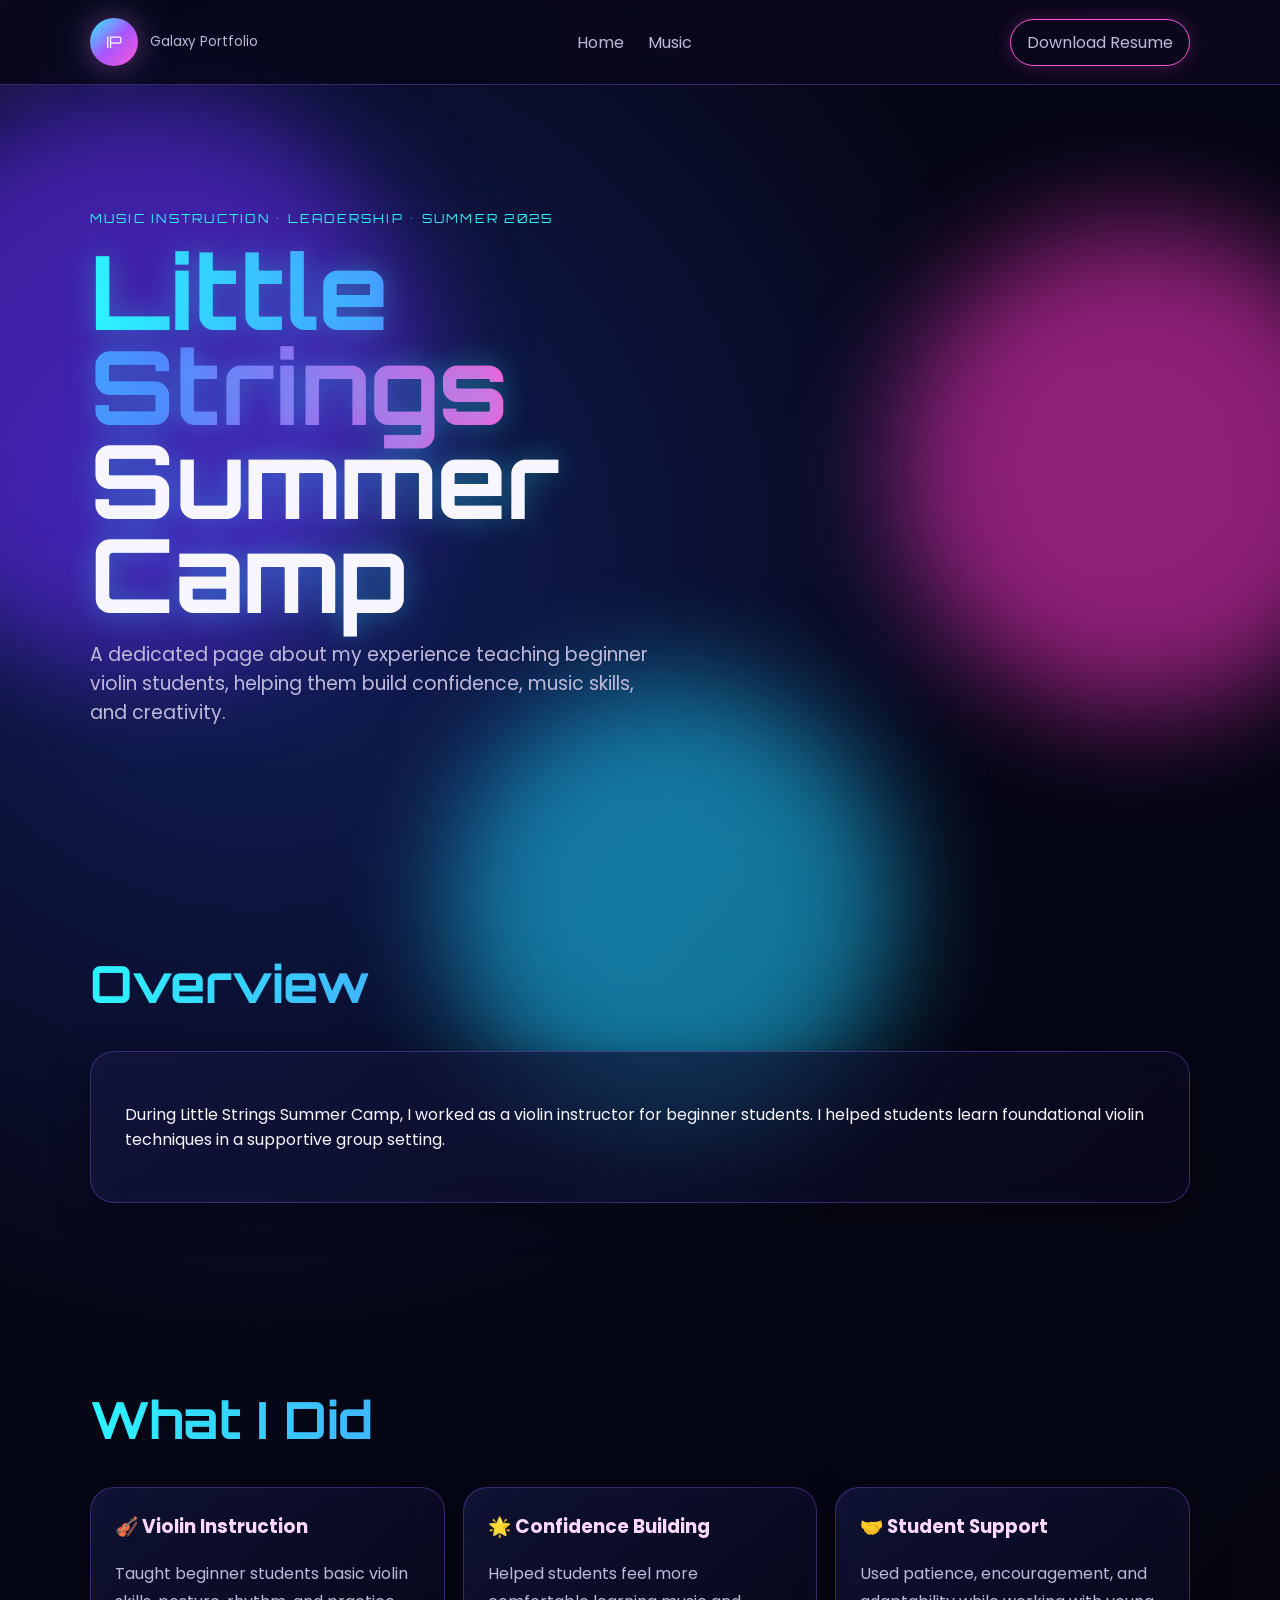
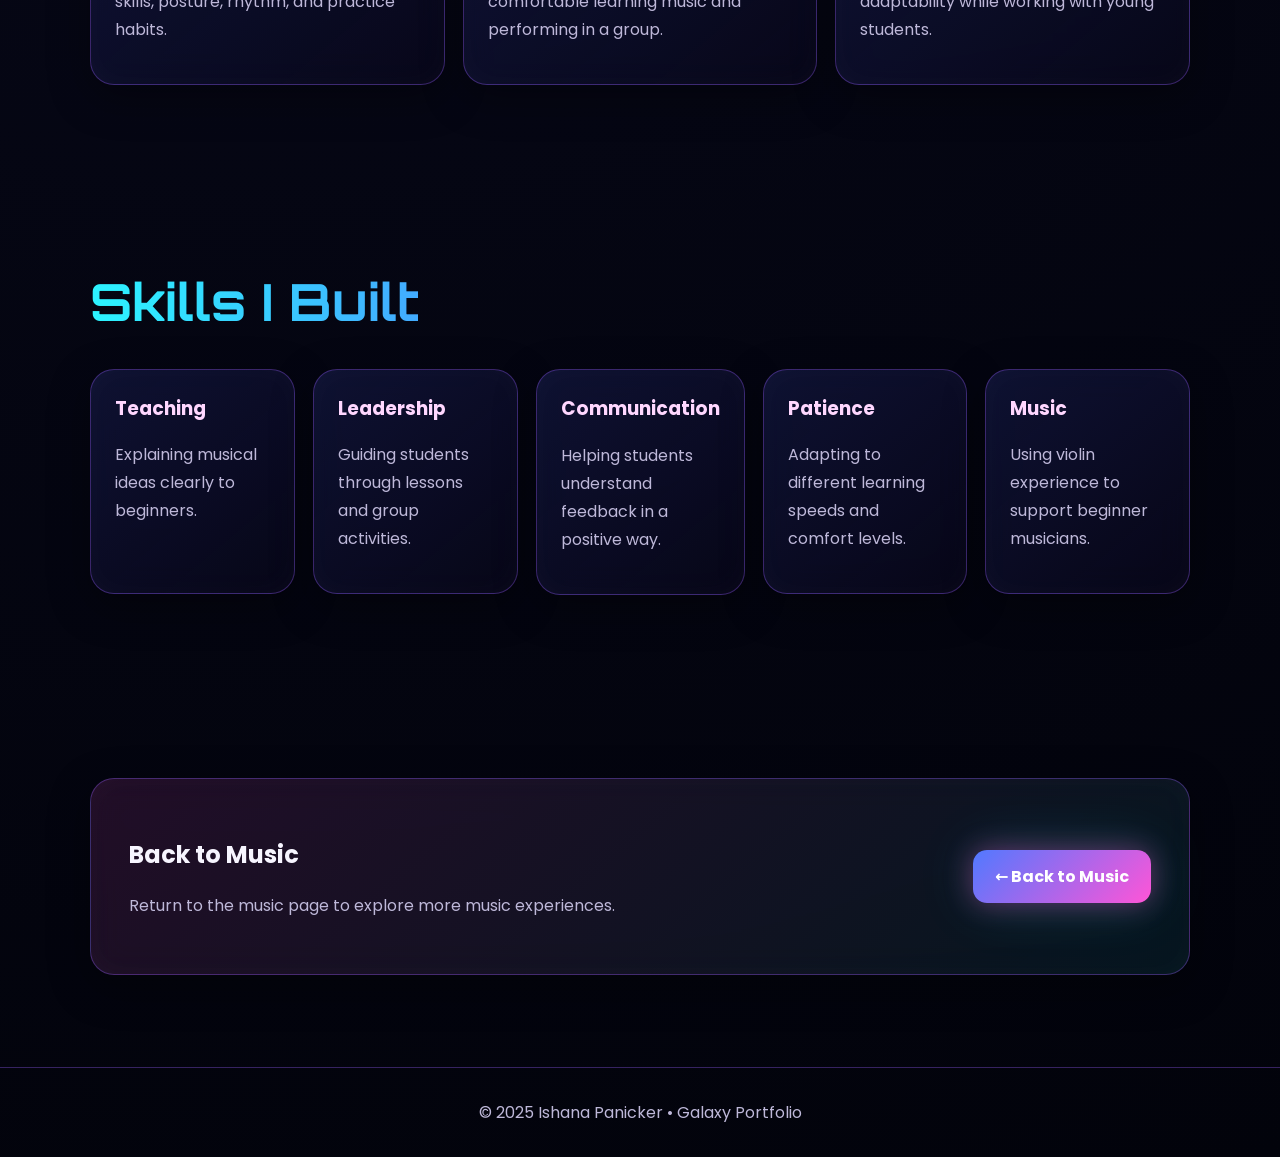
==== little-strings.html @ bb2bad3a "Add Little Strings Summer Camp HTML structure This file contains the HTML structure for the Little S" ====
<!doctype html>
<html lang="en">
<head>
  <meta charset="utf-8" />
  <meta name="viewport" content="width=device-width, initial-scale=1" />
  <title>Little Strings Summer Camp | Ishana Panicker</title>

  <link rel="preconnect" href="https://fonts.googleapis.com">
  <link rel="preconnect" href="https://fonts.gstatic.com" crossorigin>
  <link href="https://fonts.googleapis.com/css2?family=Orbitron:wght@500;700;900&family=Poppins:wght@300;400;600;700&display=swap" rel="stylesheet">

  <link rel="stylesheet" href="assets/css/galaxy.css" />
  <link rel="stylesheet" href="assets/css/animations.css" />
</head>

<body>
  <canvas id="starfield" aria-hidden="true"></canvas>
  <div class="nebula nebula-one"></div>
  <div class="nebula nebula-two"></div>
  <div class="nebula nebula-three"></div>
  <div class="cursor-glow" id="cursorGlow"></div>

  <header class="topbar">
    <a class="logo" href="index.html"><span>IP</span><small>Galaxy Portfolio</small></a>
    <nav>
      <a href="index.html">Home</a>
      <a href="music.html">Music</a>
    </nav>
    <a class="resume-link" href="documents/resume.pdf" download>Download Resume</a>
  </header>

  <main>
    <section class="hero section">
      <div class="hero-copy reveal">
        <p class="eyebrow">Music Instruction • Leadership • Summer 2025</p>
        <h1><span>Little Strings</span><br>Summer Camp</h1>
        <p class="subtitle">
          A dedicated page about my experience teaching beginner violin students,
          helping them build confidence, music skills, and creativity.
        </p>
      </div>
    </section>

    <section class="section">
      <h2 class="section-title reveal">Overview</h2>
      <div class="glass-card reveal">
        <p>
          During Little Strings Summer Camp, I worked as a violin instructor for beginner students.
          I helped students learn foundational violin techniques in a supportive group setting.
        </p>
      </div>
    </section>

    <section class="section">
      <h2 class="section-title reveal">What I Did</h2>
      <div class="project-grid">
        <div class="project-card reveal">
          <h3>🎻 Violin Instruction</h3>
          <p>Taught beginner students basic violin skills, posture, rhythm, and practice habits.</p>
        </div>

        <div class="project-card reveal">
          <h3>🌟 Confidence Building</h3>
          <p>Helped students feel more comfortable learning music and performing in a group.</p>
        </div>

        <div class="project-card reveal">
          <h3>🤝 Student Support</h3>
          <p>Used patience, encouragement, and adaptability while working with young students.</p>
        </div>
      </div>
    </section>

    <section class="section">
      <h2 class="section-title reveal">Skills I Built</h2>
      <div class="skills-grid">
        <div class="skill-card reveal"><h3>Teaching</h3><p>Explaining musical ideas clearly to beginners.</p></div>
        <div class="skill-card reveal"><h3>Leadership</h3><p>Guiding students through lessons and group activities.</p></div>
        <div class="skill-card reveal"><h3>Communication</h3><p>Helping students understand feedback in a positive way.</p></div>
        <div class="skill-card reveal"><h3>Patience</h3><p>Adapting to different learning speeds and comfort levels.</p></div>
        <div class="skill-card reveal"><h3>Music</h3><p>Using violin experience to support beginner musicians.</p></div>
      </div>
    </section>

    <section class="section">
      <div class="contact-panel reveal">
        <div>
          <h2>Back to Music</h2>
          <p>Return to the music page to explore more music experiences.</p>
        </div>
        <a class="btn primary" href="music.html">← Back to Music</a>
      </div>
    </section>
  </main>

  <footer>© 2025 Ishana Panicker • Galaxy Portfolio</footer>

  <script src="assets/js/main.js"></script>
</body>
</html>
---- assets/css/galaxy.css ----
:root{--bg:#030411;--panel:rgba(12,13,42,.72);--line:rgba(151,95,255,.35);--cyan:#2cf4ff;--blue:#5179ff;--purple:#a657ff;--pink:#ff55d7;--text:#f7f5ff;--muted:#beb8d9;--shadow:0 0 28px rgba(255,85,215,.35),0 0 56px rgba(44,244,255,.18)}*{box-sizing:border-box}html{scroll-behavior:smooth}body{margin:0;background:radial-gradient(circle at 20% 20%,#12205e 0,#060716 32%,#02030b 100%);color:var(--text);font-family:Poppins,system-ui,sans-serif;overflow-x:hidden}#starfield{position:fixed;inset:0;z-index:-5}.nebula{position:fixed;border-radius:50%;filter:blur(55px);opacity:.55;z-index:-4;animation:float 14s ease-in-out infinite}.nebula-one{width:45vw;height:45vw;background:#6b2cff;left:-12vw;top:10vh}.nebula-two{width:38vw;height:38vw;background:#ff35c8;right:-8vw;top:25vh;animation-delay:3s}.nebula-three{width:35vw;height:35vw;background:#1ccfff;left:35vw;bottom:-18vw;animation-delay:6s}.cursor-glow{position:fixed;width:280px;height:280px;border-radius:50%;pointer-events:none;background:radial-gradient(circle,rgba(255,80,220,.16),transparent 65%);z-index:-2;transform:translate(-50%,-50%)}.topbar{position:sticky;top:0;z-index:10;display:flex;align-items:center;justify-content:space-between;padding:18px 7vw;background:linear-gradient(90deg,rgba(4,5,20,.82),rgba(15,8,35,.64));border-bottom:1px solid var(--line);backdrop-filter:blur(18px)}.logo{display:flex;gap:12px;align-items:center;text-decoration:none;color:var(--text)}.logo span{width:48px;height:48px;border-radius:50%;display:grid;place-items:center;background:linear-gradient(135deg,var(--cyan),var(--purple),var(--pink));font-family:Orbitron;box-shadow:var(--shadow)}.logo small{color:var(--muted)}nav{display:flex;gap:24px}nav a,.resume-link{color:var(--muted);text-decoration:none}.resume-link{border:1px solid var(--pink);padding:10px 16px;border-radius:999px;box-shadow:0 0 18px rgba(255,85,215,.22)}nav a:hover,.resume-link:hover{color:#fff;text-shadow:0 0 12px var(--pink)}.section{padding:92px 7vw}.hero{min-height:86vh;display:grid;grid-template-columns:1.1fr .9fr;align-items:center;gap:50px}.eyebrow{color:var(--cyan);letter-spacing:.18em;text-transform:uppercase;font-family:Orbitron;font-size:.78rem}h1{font-family:Orbitron;font-size:clamp(3rem,8vw,7.5rem);line-height:.92;margin:18px 0;text-shadow:0 0 28px rgba(44,244,255,.36)}h1 span,.section-title{background:linear-gradient(90deg,var(--cyan),var(--blue),var(--pink));-webkit-background-clip:text;color:transparent}.subtitle{font-size:1.18rem;color:var(--muted);max-width:680px}.actions{display:flex;gap:18px;margin-top:30px}.btn{display:inline-flex;align-items:center;justify-content:center;text-decoration:none;border-radius:14px;padding:14px 22px;font-weight:700}.primary{color:#fff;background:linear-gradient(135deg,var(--blue),var(--pink));box-shadow:var(--shadow)}.ghost{color:#fff;border:1px solid var(--pink);background:rgba(255,255,255,.03)}.hero-art{position:relative;display:grid;place-items:center}.hero-art img{width:min(78%,430px);animation:pulseGlow 5s ease-in-out infinite}.orbit-ring{position:absolute;width:74%;aspect-ratio:1;border:1px solid rgba(44,244,255,.45);border-radius:50%;animation:spin 18s linear infinite;box-shadow:0 0 35px rgba(44,244,255,.22)}.moon-dot{position:absolute;width:16px;height:16px;border-radius:50%;background:#ff55d7;box-shadow:0 0 22px #ff55d7;animation:orbit 9s linear infinite}.about-grid{display:grid;grid-template-columns:280px 1fr;gap:42px;align-items:center}.portrait{width:240px;height:240px;border-radius:50%;padding:4px;background:linear-gradient(135deg,var(--cyan),var(--pink));box-shadow:var(--shadow)}.portrait-inner{height:100%;border-radius:50%;display:grid;place-items:center;background:radial-gradient(circle,#242057,#050617);font-family:Orbitron;font-size:4rem;color:#fff}.glass-card,.timeline-card,.skill-card,.project-card,.contact-panel{border:1px solid var(--line);background:linear-gradient(140deg,rgba(18,22,62,.74),rgba(10,8,30,.55));box-shadow:0 12px 40px rgba(0,0,0,.35),inset 0 0 30px rgba(255,255,255,.025);backdrop-filter:blur(16px);border-radius:24px}.glass-card{padding:34px}.info-pills{display:flex;gap:14px;flex-wrap:wrap}.info-pills span{border:1px solid rgba(44,244,255,.22);border-radius:999px;padding:10px 14px;color:var(--muted)}.section-title{font-family:Orbitron;font-size:clamp(2rem,4vw,4rem);margin:0 0 36px}.timeline{position:relative;display:grid;gap:18px}.timeline:before{content:"";position:absolute;left:18px;top:0;bottom:0;width:2px;background:linear-gradient(var(--cyan),var(--pink))}.timeline-card{position:relative;margin-left:52px;padding:24px}.timeline-card:before{content:"";position:absolute;left:-42px;top:30px;width:16px;height:16px;border-radius:50%;background:var(--pink);box-shadow:0 0 24px var(--pink)}.date{float:right;color:#d9c5ff;background:rgba(118,63,255,.18);padding:7px 12px;border-radius:999px}.timeline-card h3,.skill-card h3,.project-card h3{margin-top:0;color:#ffd7ff}.timeline-card p,.skill-card p,.project-card p,.contact-panel p{color:var(--muted);line-height:1.75}.skills-grid,.project-grid{display:grid;grid-template-columns:repeat(5,1fr);gap:18px}.skill-card,.project-card{padding:24px;transition:.35s transform,.35s box-shadow}.skill-card:hover,.project-card:hover{transform:translateY(-10px);box-shadow:var(--shadow)}.skill-card img{width:72px}.project-grid{grid-template-columns:repeat(3,1fr)}.project-icon{font-size:3rem}.project-card span{color:var(--cyan);font-weight:700}.contact-panel{display:flex;align-items:center;justify-content:space-between;gap:24px;padding:38px;background-image:linear-gradient(140deg,rgba(255,85,215,.12),rgba(44,244,255,.08))}footer{text-align:center;color:var(--muted);padding:32px;border-top:1px solid var(--line)}@media(max-width:900px){.topbar{position:relative;display:grid;gap:14px}nav{flex-wrap:wrap}.hero,.about-grid{grid-template-columns:1fr}.skills-grid,.project-grid{grid-template-columns:1fr}.date{float:none;display:inline-block;margin-bottom:10px}.contact-panel{display:block}.section{padding:70px 24px}}
.card-link {
    text-decoration: none;
    color: inherit;
    display: block;
}
---- assets/css/animations.css ----
@keyframes float{0%,100%{transform:translate3d(0,0,0) scale(1)}50%{transform:translate3d(30px,-30px,0) scale(1.08)}}@keyframes spin{to{transform:rotate(360deg)}}@keyframes orbit{0%{transform:rotate(0deg) translateX(185px) rotate(0deg)}100%{transform:rotate(360deg) translateX(185px) rotate(-360deg)}}@keyframes pulseGlow{0%,100%{filter:drop-shadow(0 0 18px rgba(255,85,215,.5))}50%{filter:drop-shadow(0 0 55px rgba(44,244,255,.75))}}.reveal{opacity:0;transform:translateY(35px);transition:opacity .9s ease,transform .9s ease}.reveal.visible{opacity:1;transform:none}.delay-1{transition-delay:.15s}.shooting-star{position:fixed;width:140px;height:2px;background:linear-gradient(90deg,transparent,#fff,transparent);filter:drop-shadow(0 0 8px #fff);z-index:-1;animation:shoot 1.4s linear forwards}@keyframes shoot{from{transform:translate(0,0) rotate(-28deg);opacity:1}to{transform:translate(-440px,230px) rotate(-28deg);opacity:0}}
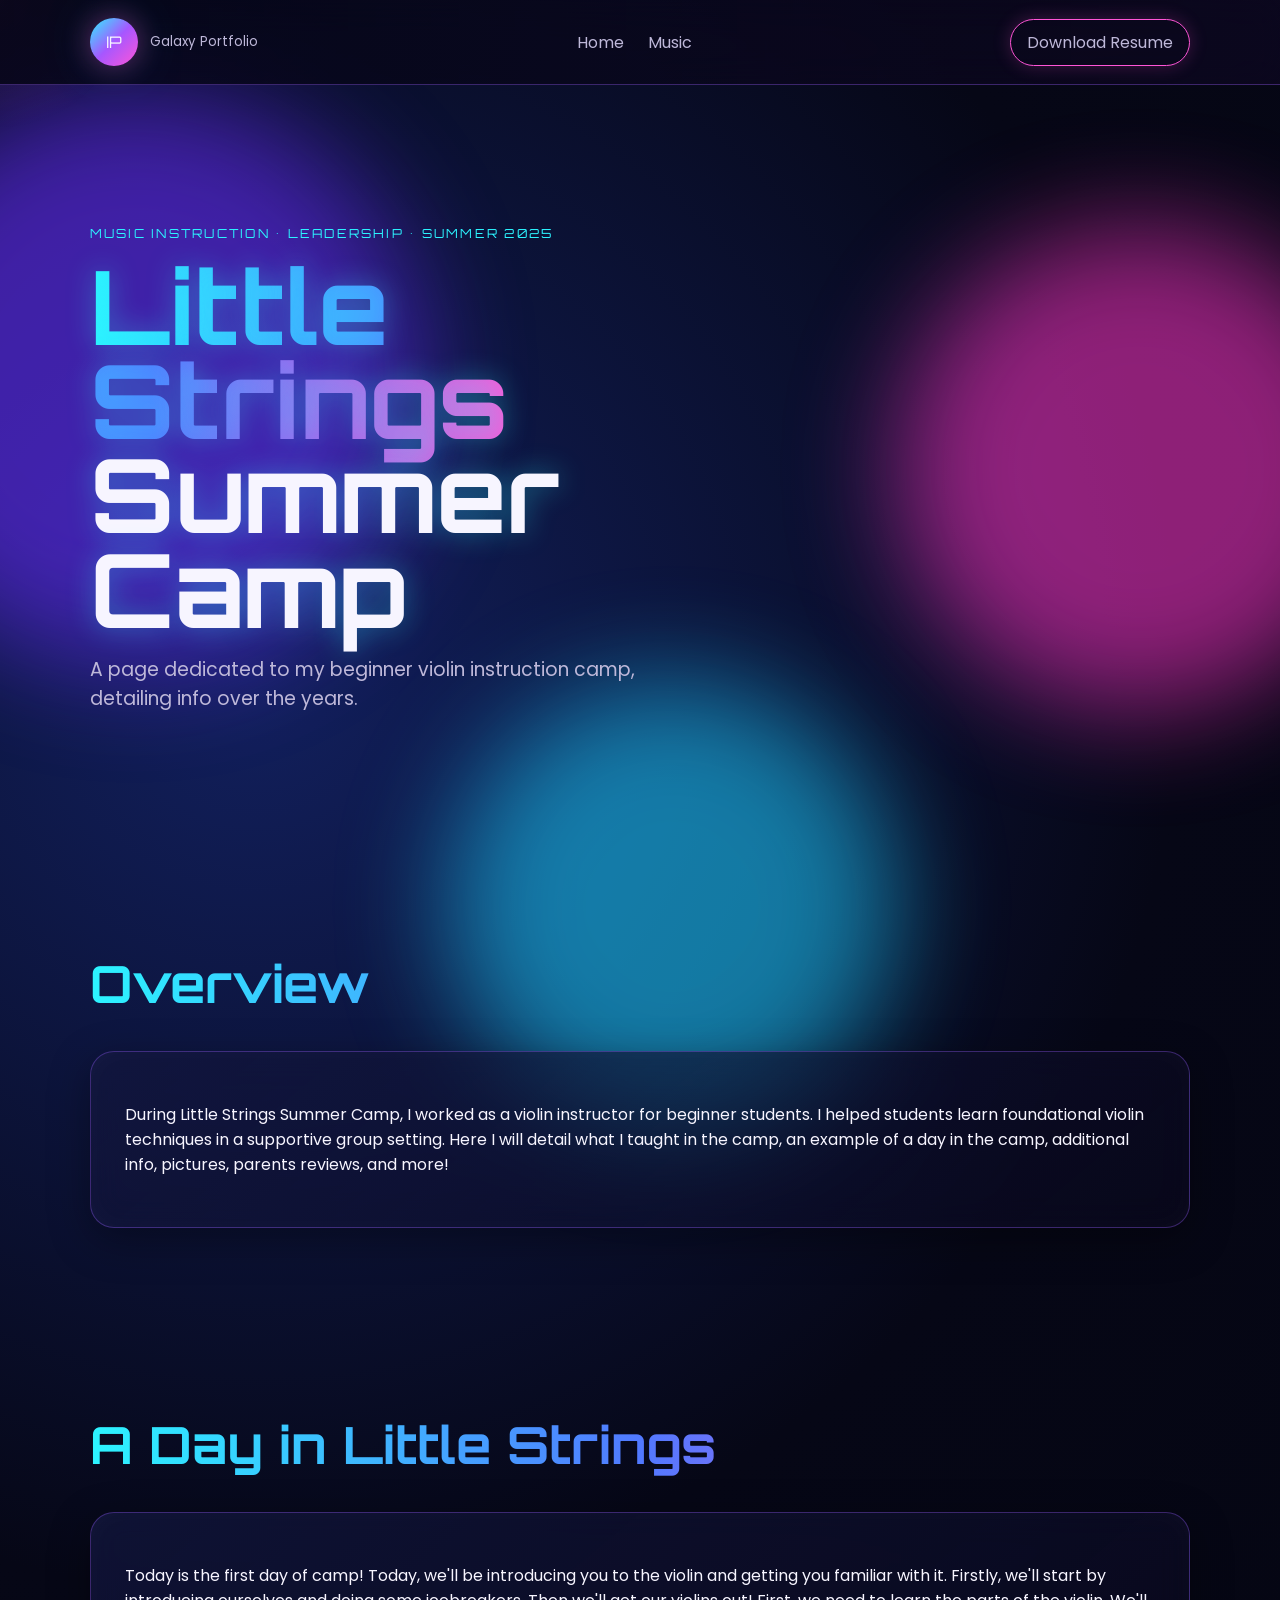
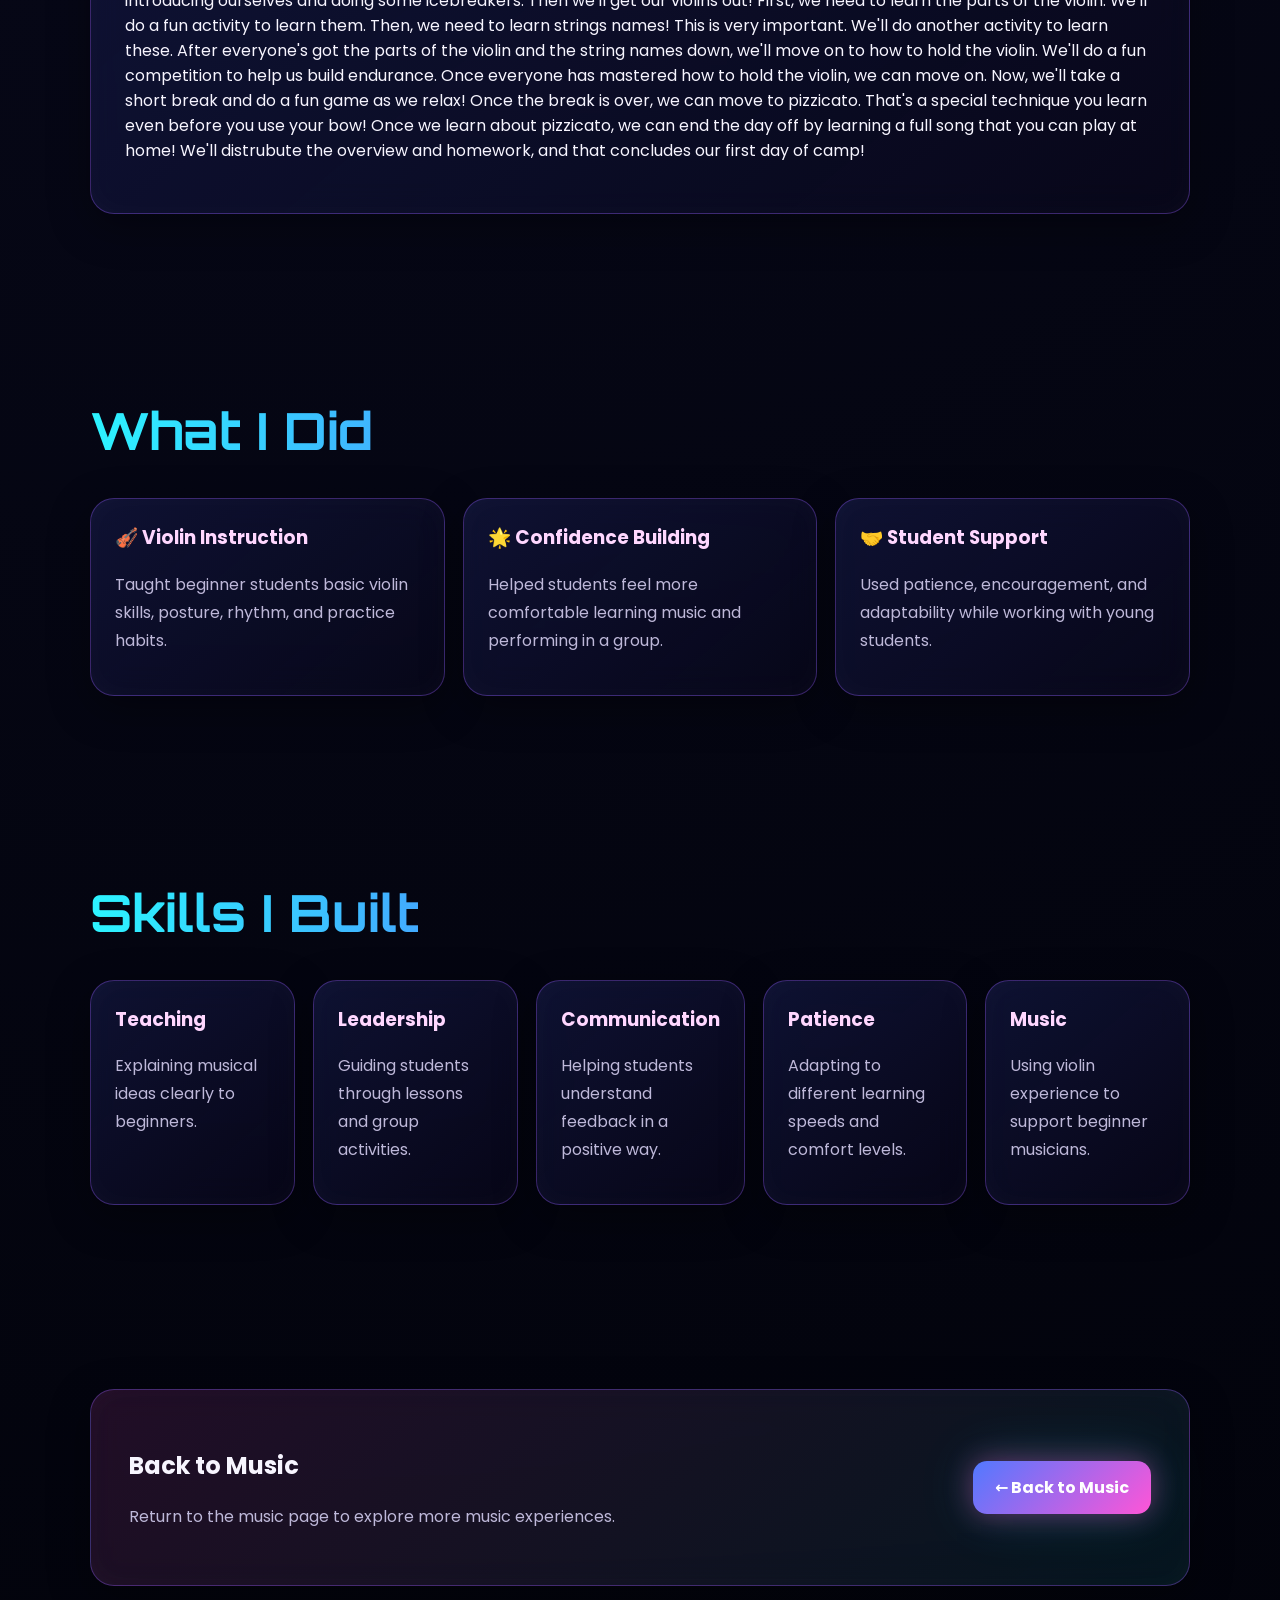
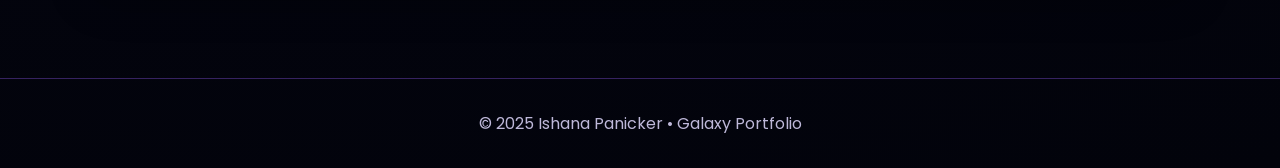
==== commit d5f8e0c5: "Revise title and content for Little Strings camp Updated the title and descriptions for clarity and " ====
--- a/little-strings.html
+++ b/little-strings.html
@@ -3,7 +3,7 @@
 <head>
   <meta charset="utf-8" />
   <meta name="viewport" content="width=device-width, initial-scale=1" />
-  <title>Little Strings Summer Camp | Ishana Panicker</title>
+  <title>Little Strings Violin Summer Camp | Ishana Panicker</title>
 
   <link rel="preconnect" href="https://fonts.googleapis.com">
   <link rel="preconnect" href="https://fonts.gstatic.com" crossorigin>
@@ -35,8 +35,7 @@
         <p class="eyebrow">Music Instruction • Leadership • Summer 2025</p>
         <h1><span>Little Strings</span><br>Summer Camp</h1>
         <p class="subtitle">
-          A dedicated page about my experience teaching beginner violin students,
-          helping them build confidence, music skills, and creativity.
+          A page dedicated to my beginner violin instruction camp, detailing info over the years.
         </p>
       </div>
     </section>
@@ -46,7 +45,30 @@
       <div class="glass-card reveal">
         <p>
           During Little Strings Summer Camp, I worked as a violin instructor for beginner students.
-          I helped students learn foundational violin techniques in a supportive group setting.
+          I helped students learn foundational violin techniques in a supportive group setting. 
+          Here I will detail what I taught in the camp, an example of a day in the camp, additional info,
+          pictures, parents reviews, and more!
+    
+        </p>
+      </div>
+    </section>
+
+      <section class="section">
+      <h2 class="section-title reveal">A Day in Little Strings</h2>
+      <div class="glass-card reveal">
+        <p>
+          Today is the first day of camp! Today, we'll be introducing you to the violin and getting you familiar with it.
+          Firstly, we'll start by introducing ourselves and doing some icebreakers. 
+          Then we'll get our violins out! First, we need to learn the parts of the violin. We'll do a fun activity to learn them.
+          Then, we need to learn strings names! This is very important. We'll do another activity to learn these.
+          After everyone's got the parts of the violin and the string names down, we'll move on to how to hold the violin.
+          We'll do a fun competition to help us build endurance. Once everyone has mastered how to hold the violin, we can move on.
+          Now, we'll take a short break and do a fun game as we relax!
+          Once the break is over, we can move to pizzicato. That's a special technique you learn even before you use your bow!
+          Once we learn about pizzicato, we can end the day off by learning a full song that you can play at home!
+          We'll distrubute the overview and homework, and that concludes our first day of camp!
+      
+    
         </p>
       </div>
     </section>
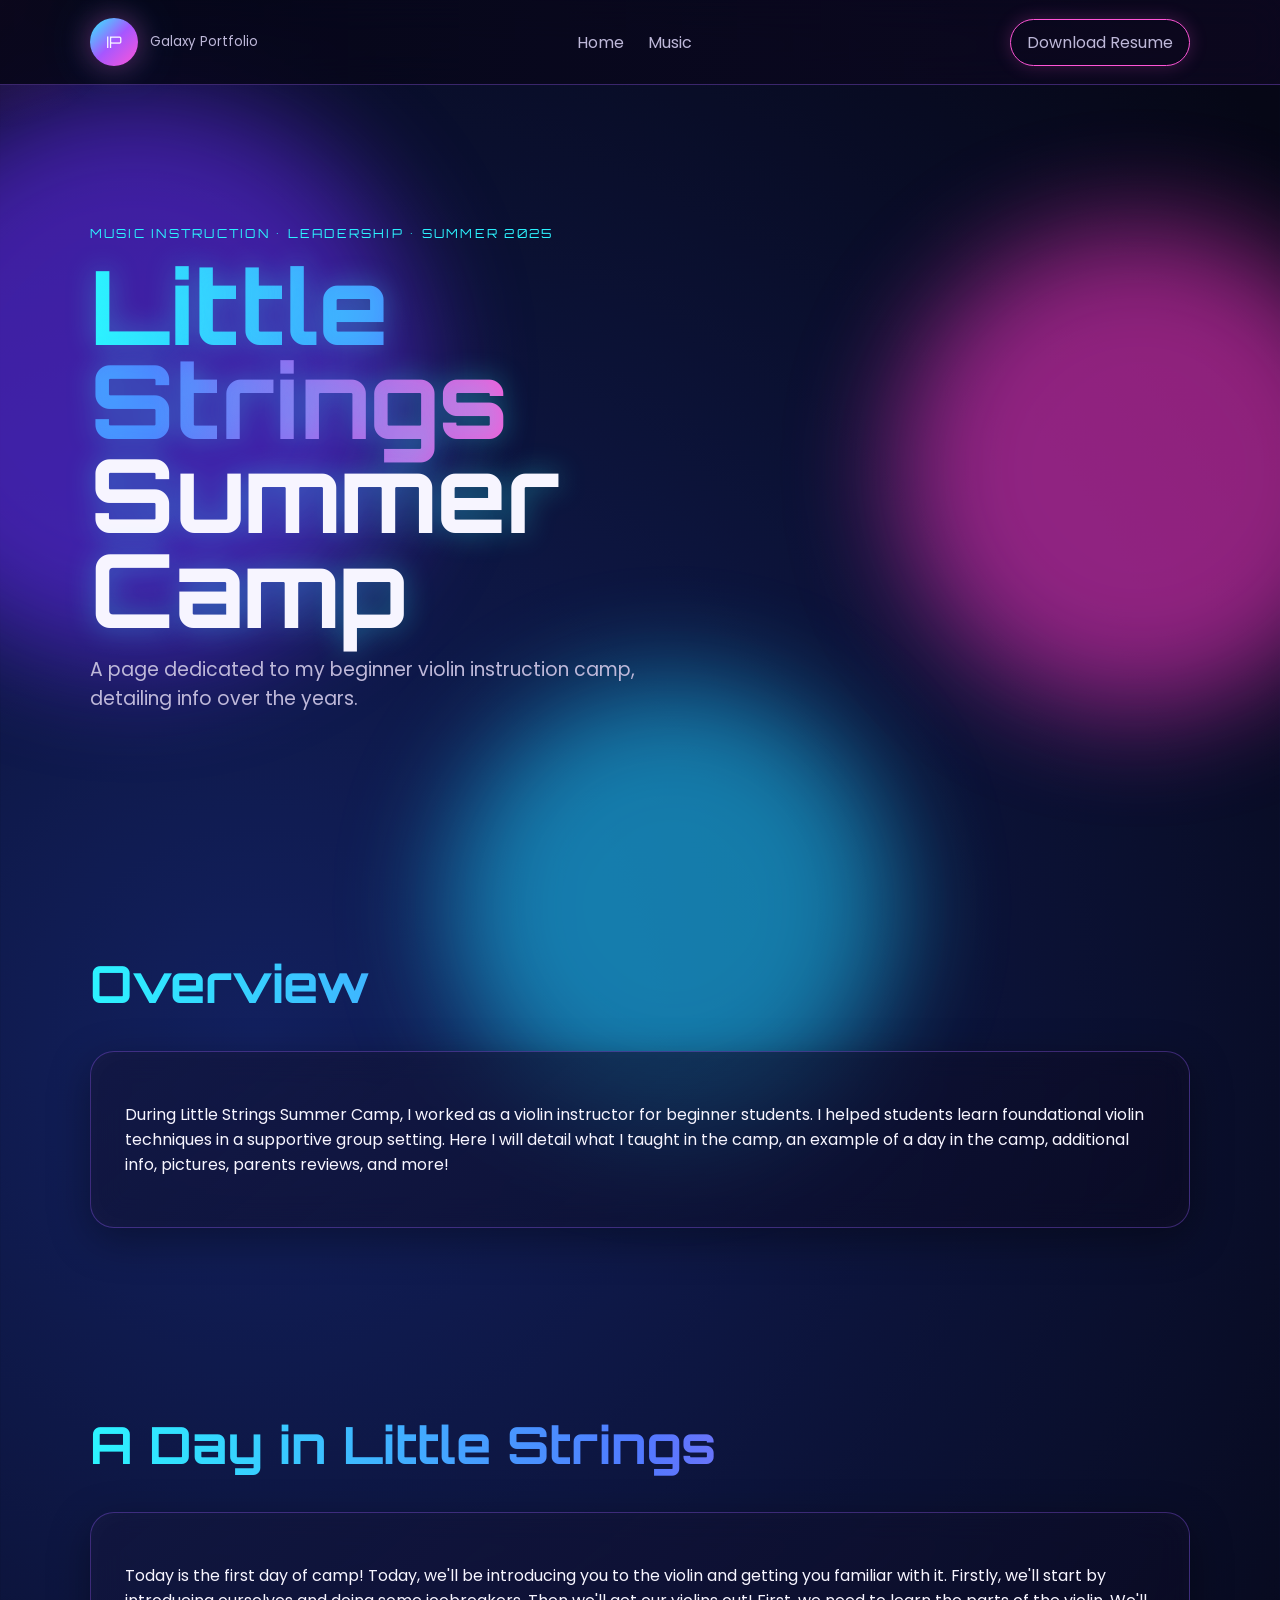
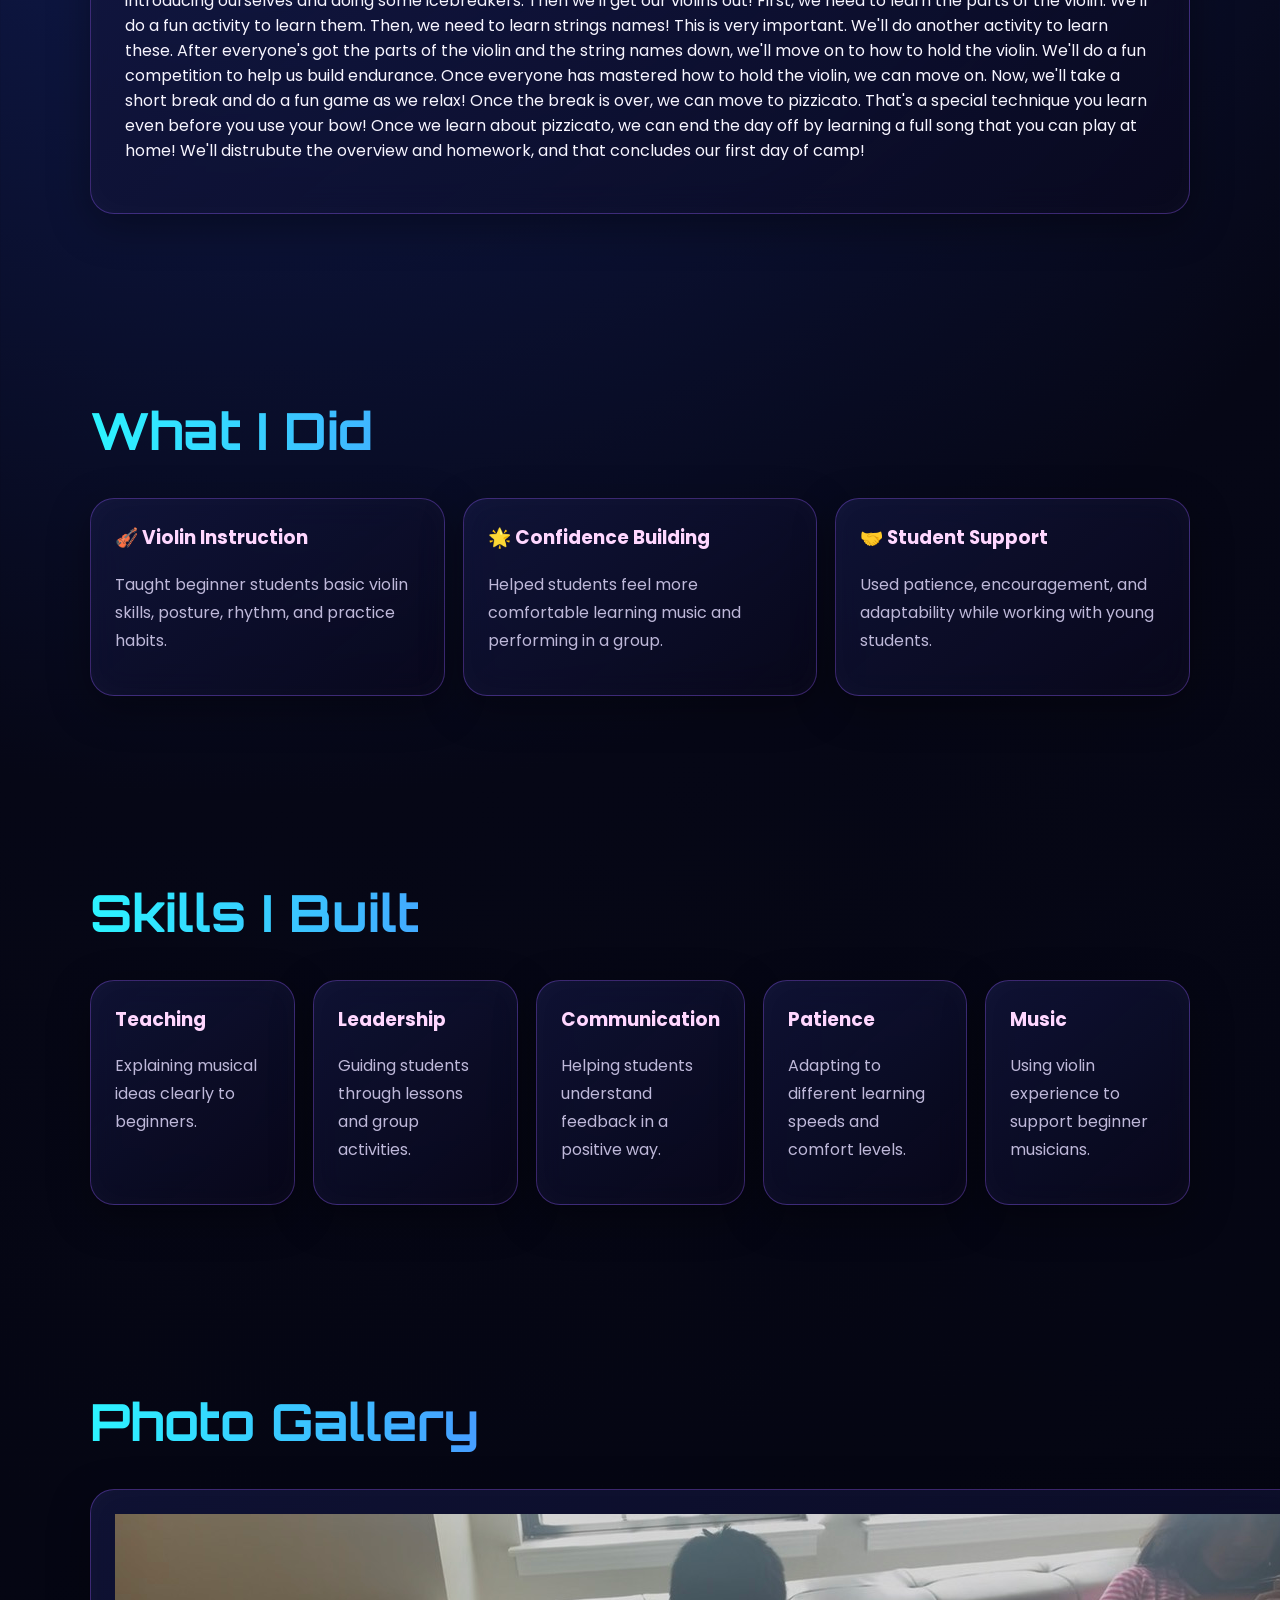
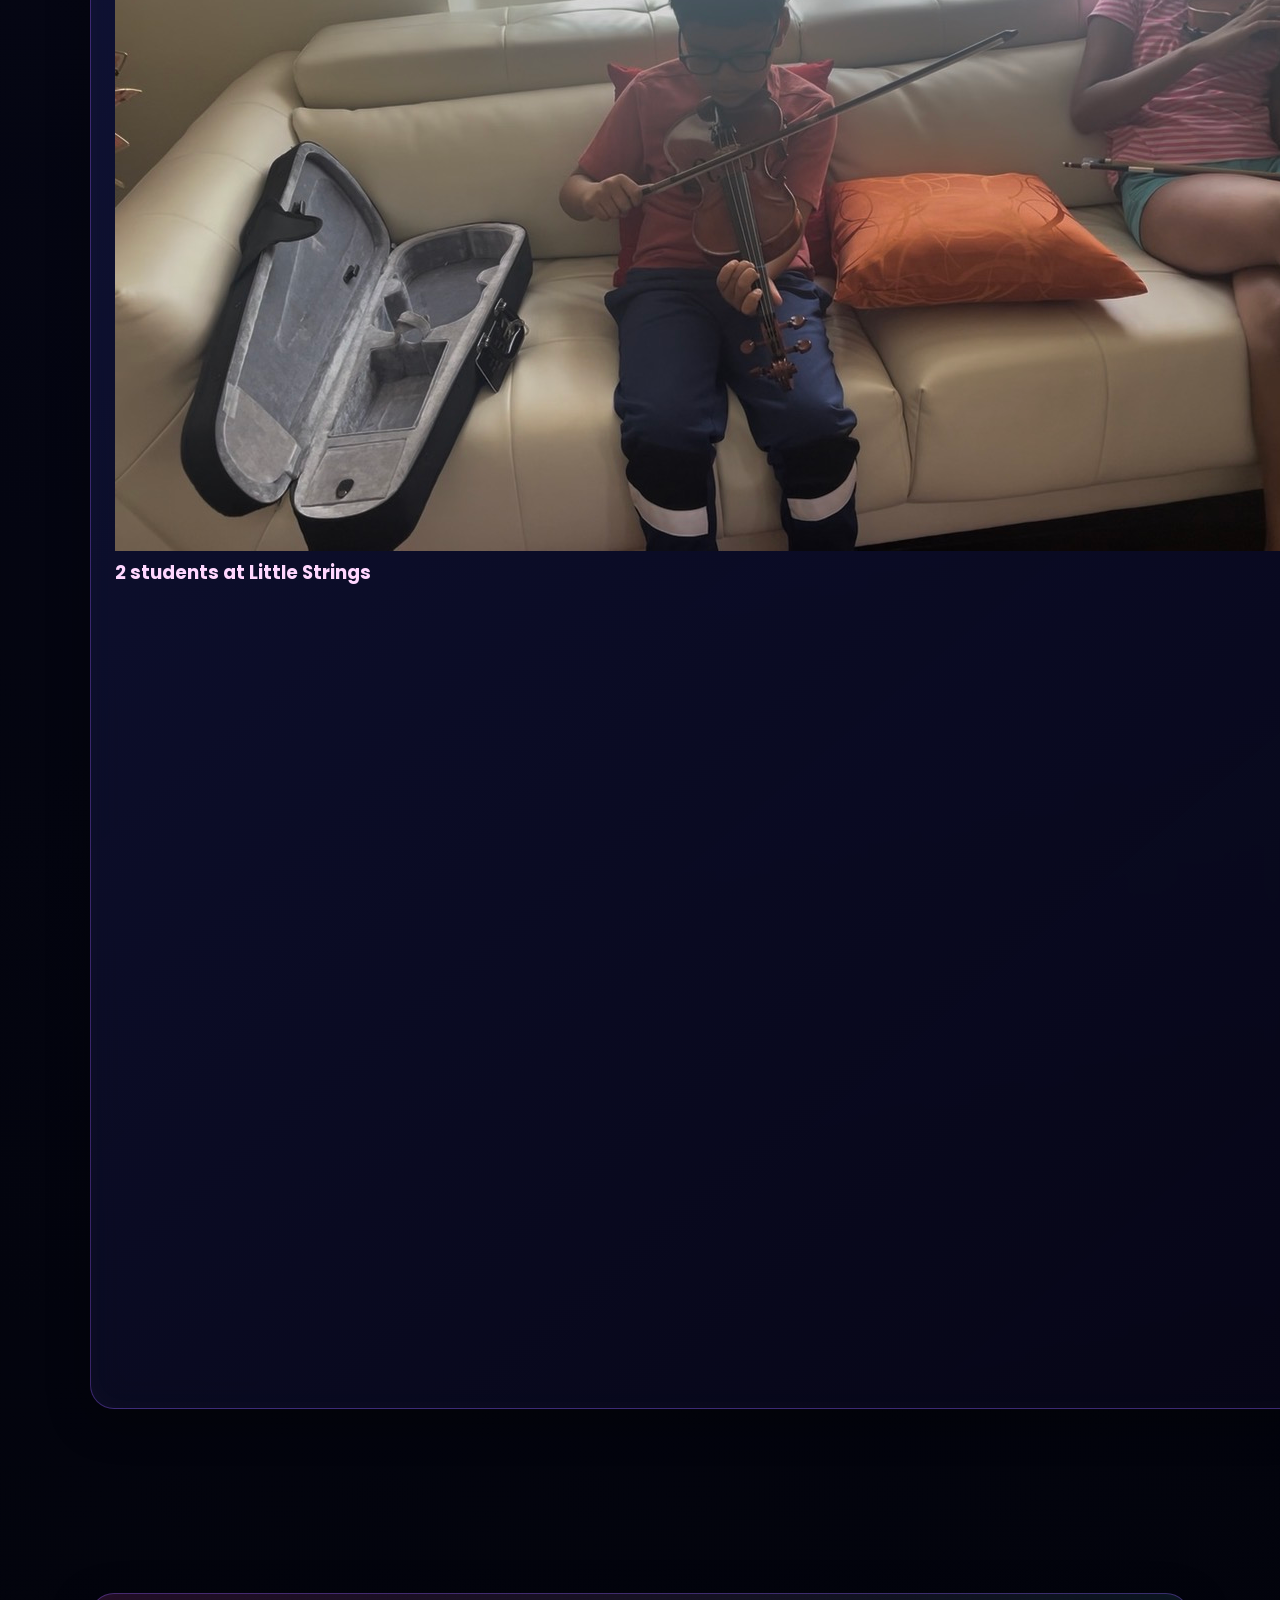
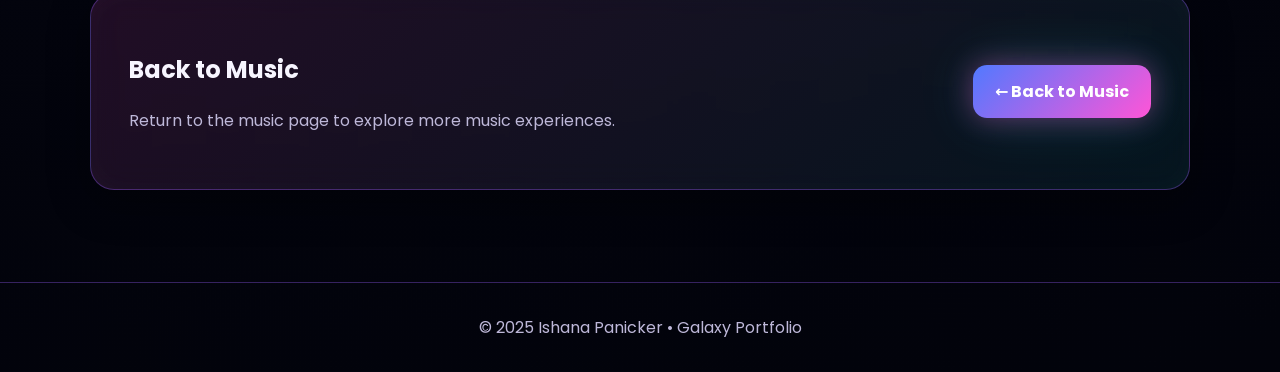
==== commit 728e8206: "Add photo gallery section to little-strings.html Added a new photo gallery section with project card" ====
--- a/little-strings.html
+++ b/little-strings.html
@@ -103,6 +103,25 @@
         <div class="skill-card reveal"><h3>Music</h3><p>Using violin experience to support beginner musicians.</p></div>
       </div>
     </section>
+    <section class="section">
+  <h2 class="section-title reveal">Photo Gallery</h2>
+
+  <div class="project-grid">
+
+    <div class="project-card reveal">
+      <img src="assets/images/IMG_2128.jpeg"
+           alt="Little Strings Summer Camp">
+      <h3>2 students at Little Strings</h3>
+    </div>
+
+    <div class="project-card reveal">
+      <img src="assets/images/IMG_2130.jpeg"
+           alt="Little Strings Summer Camp">
+      <h3>A student playing the violin at camp</h3>
+    </div>
+
+  </div>
+</section>
 
     <section class="section">
       <div class="contact-panel reveal">
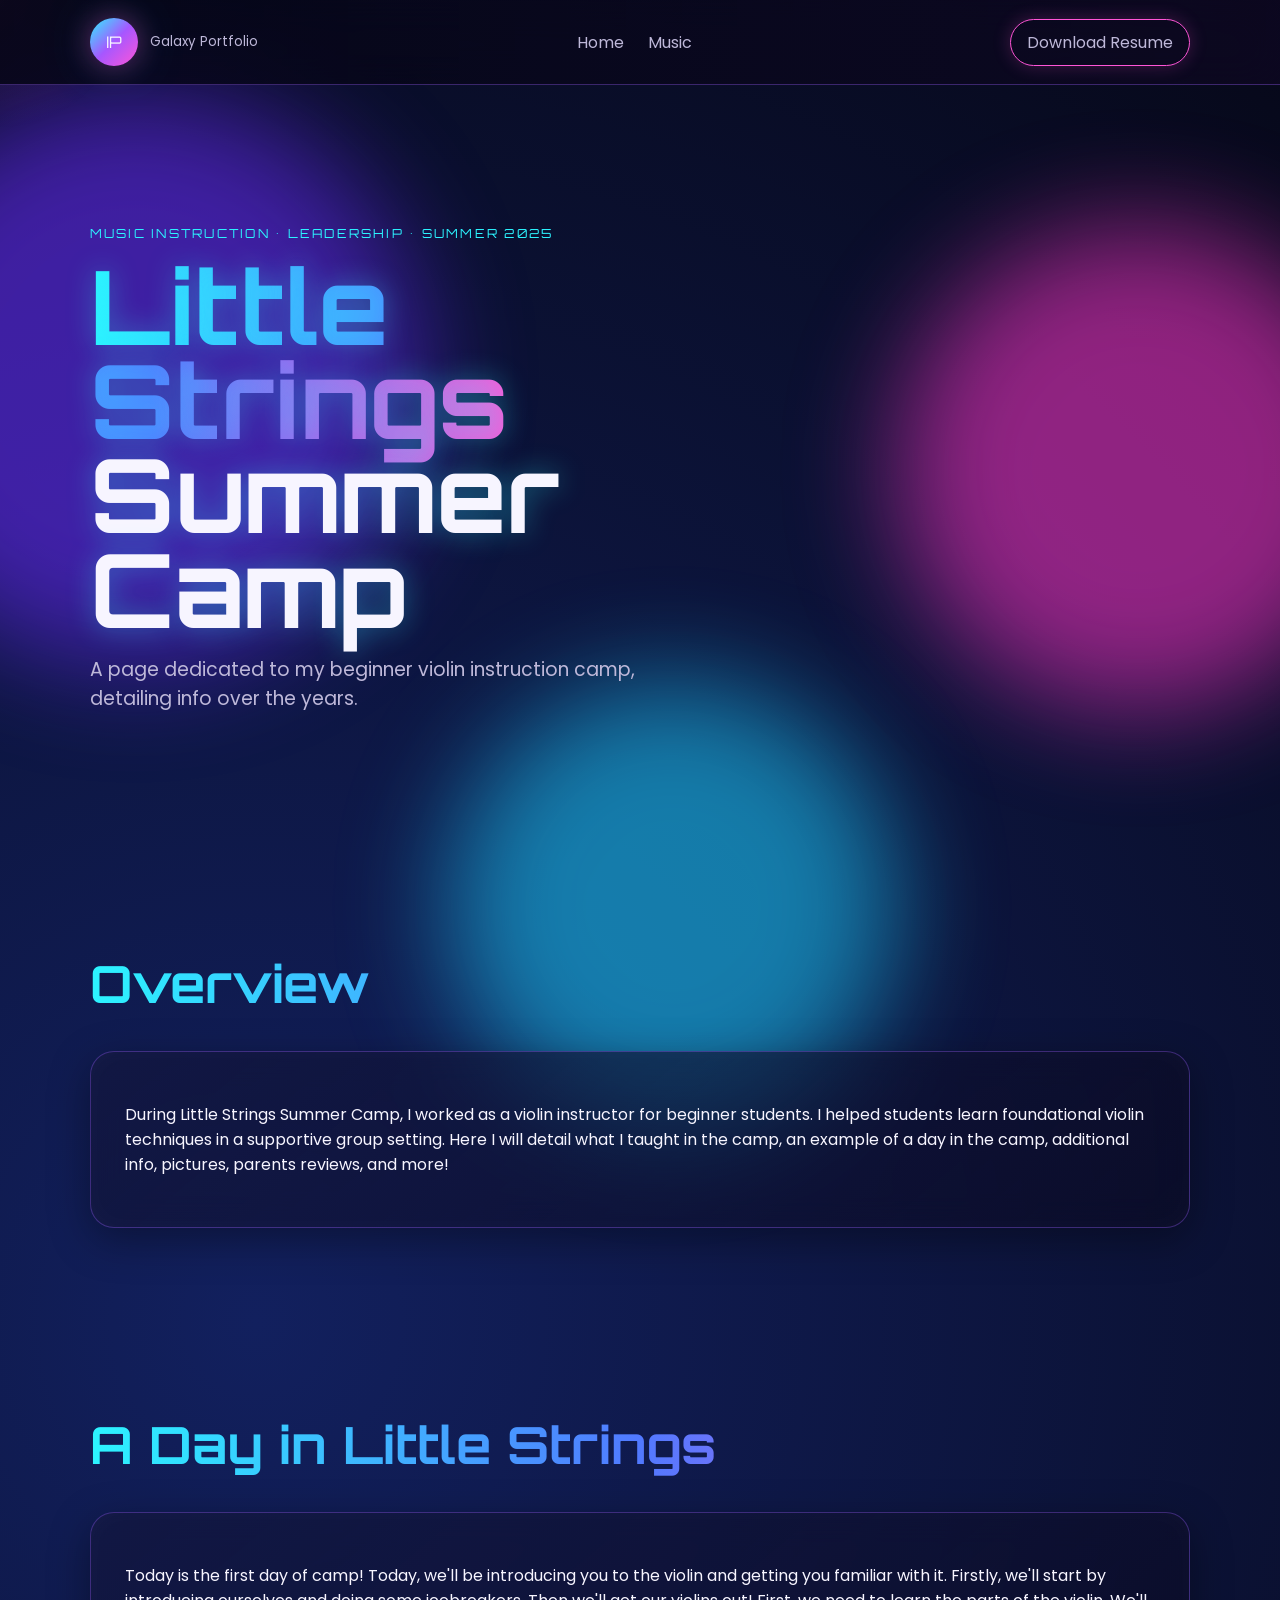
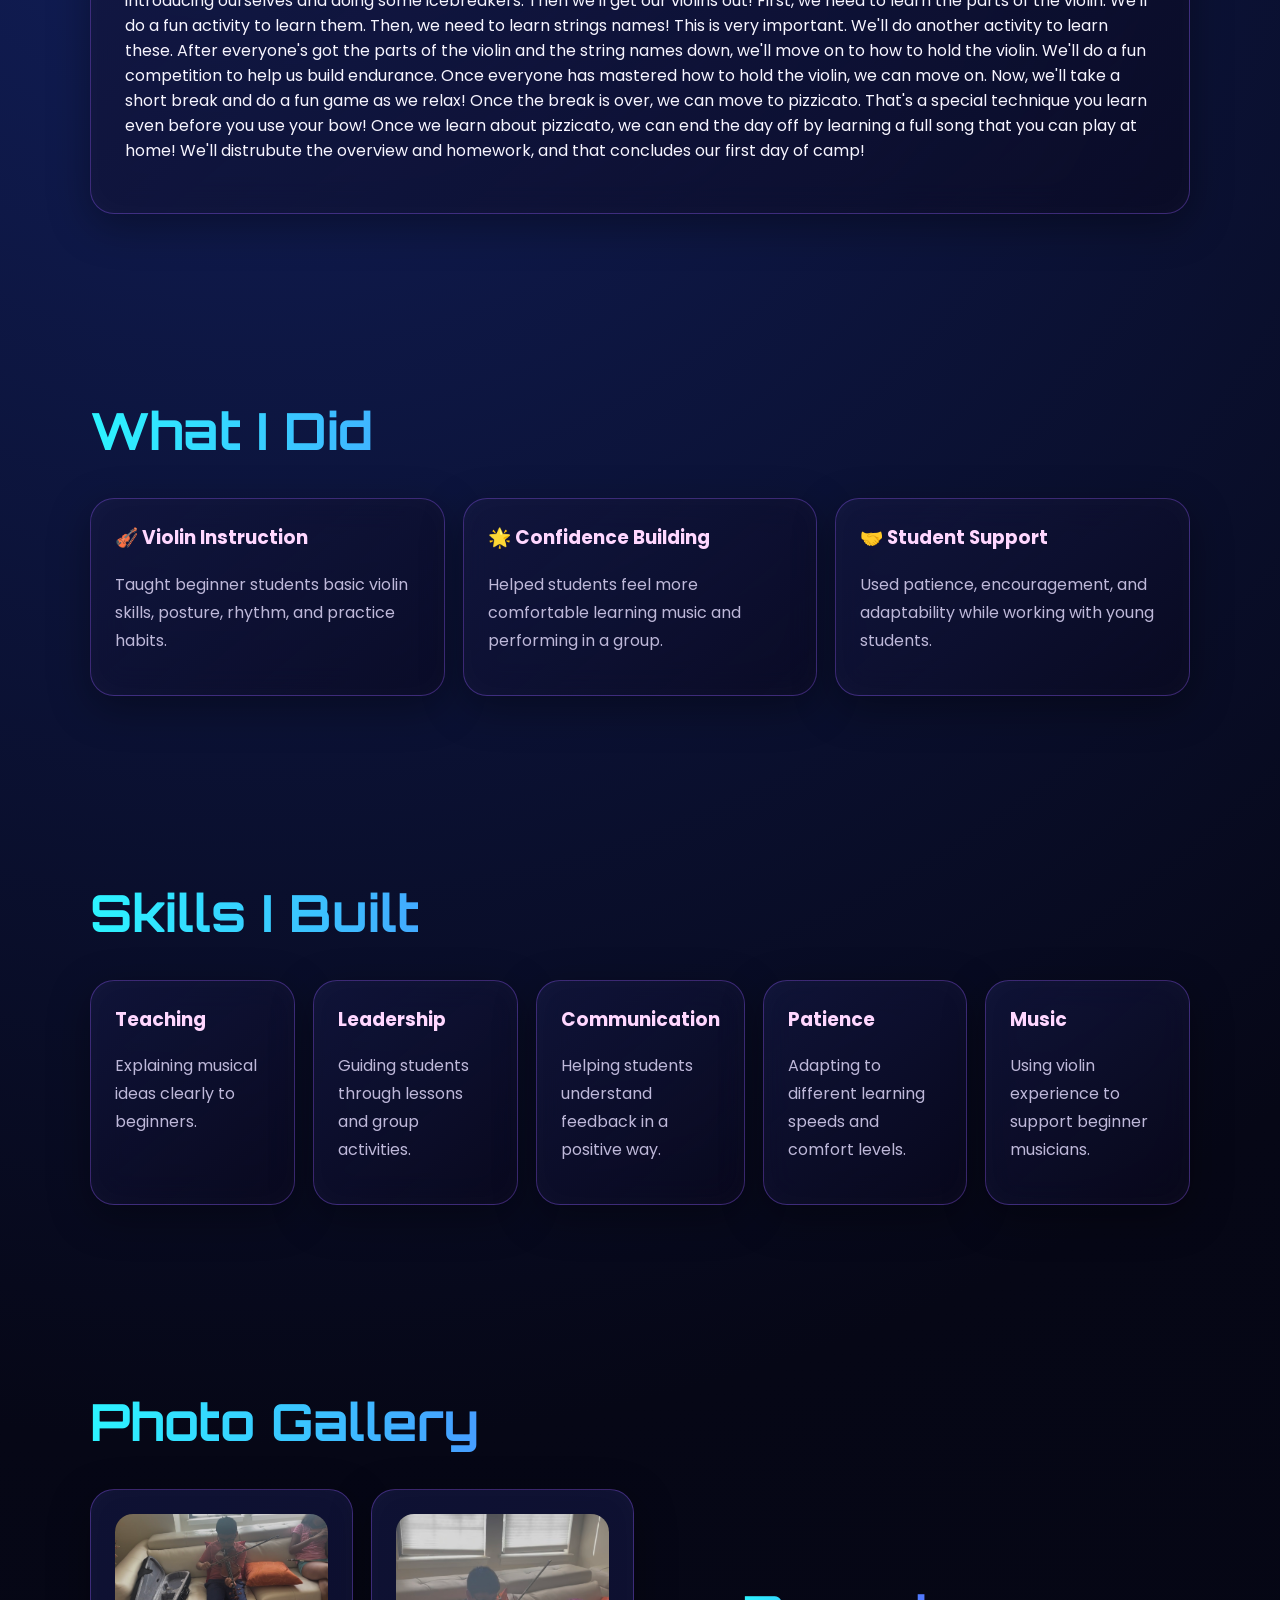
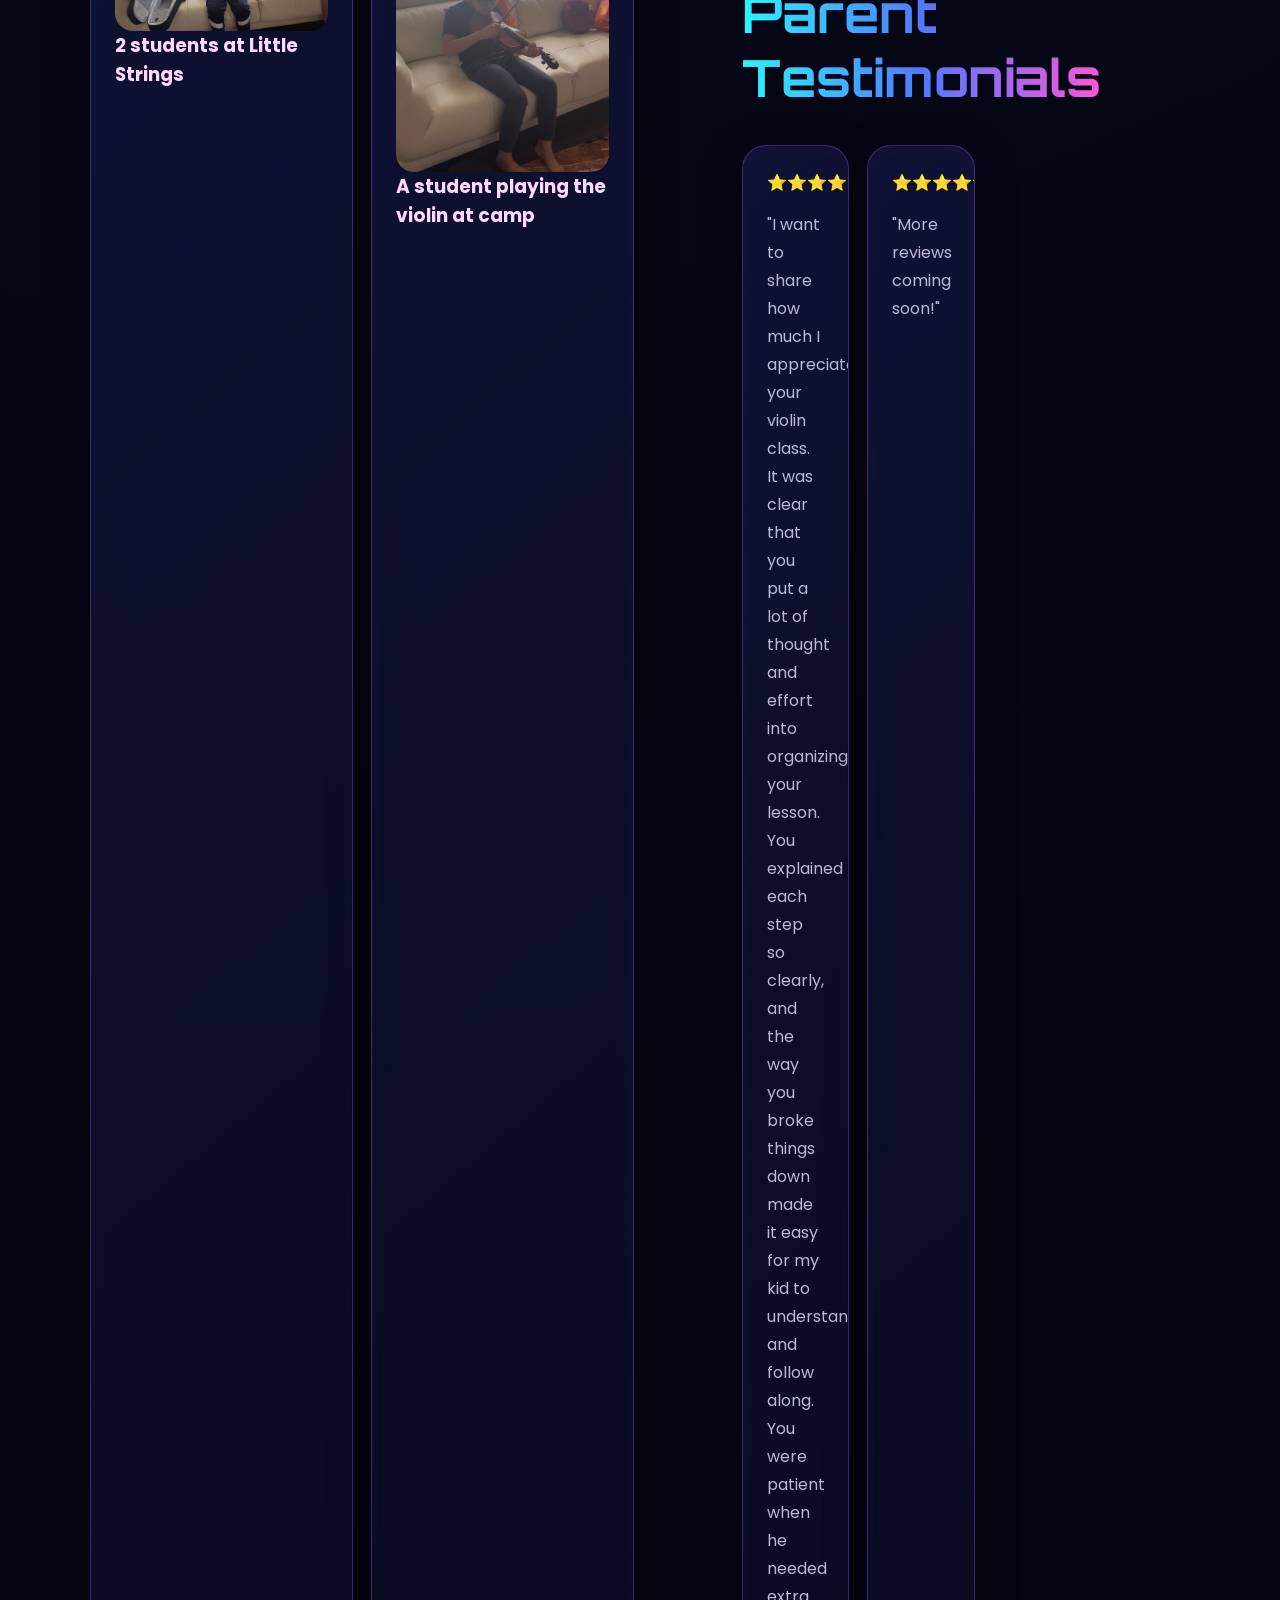
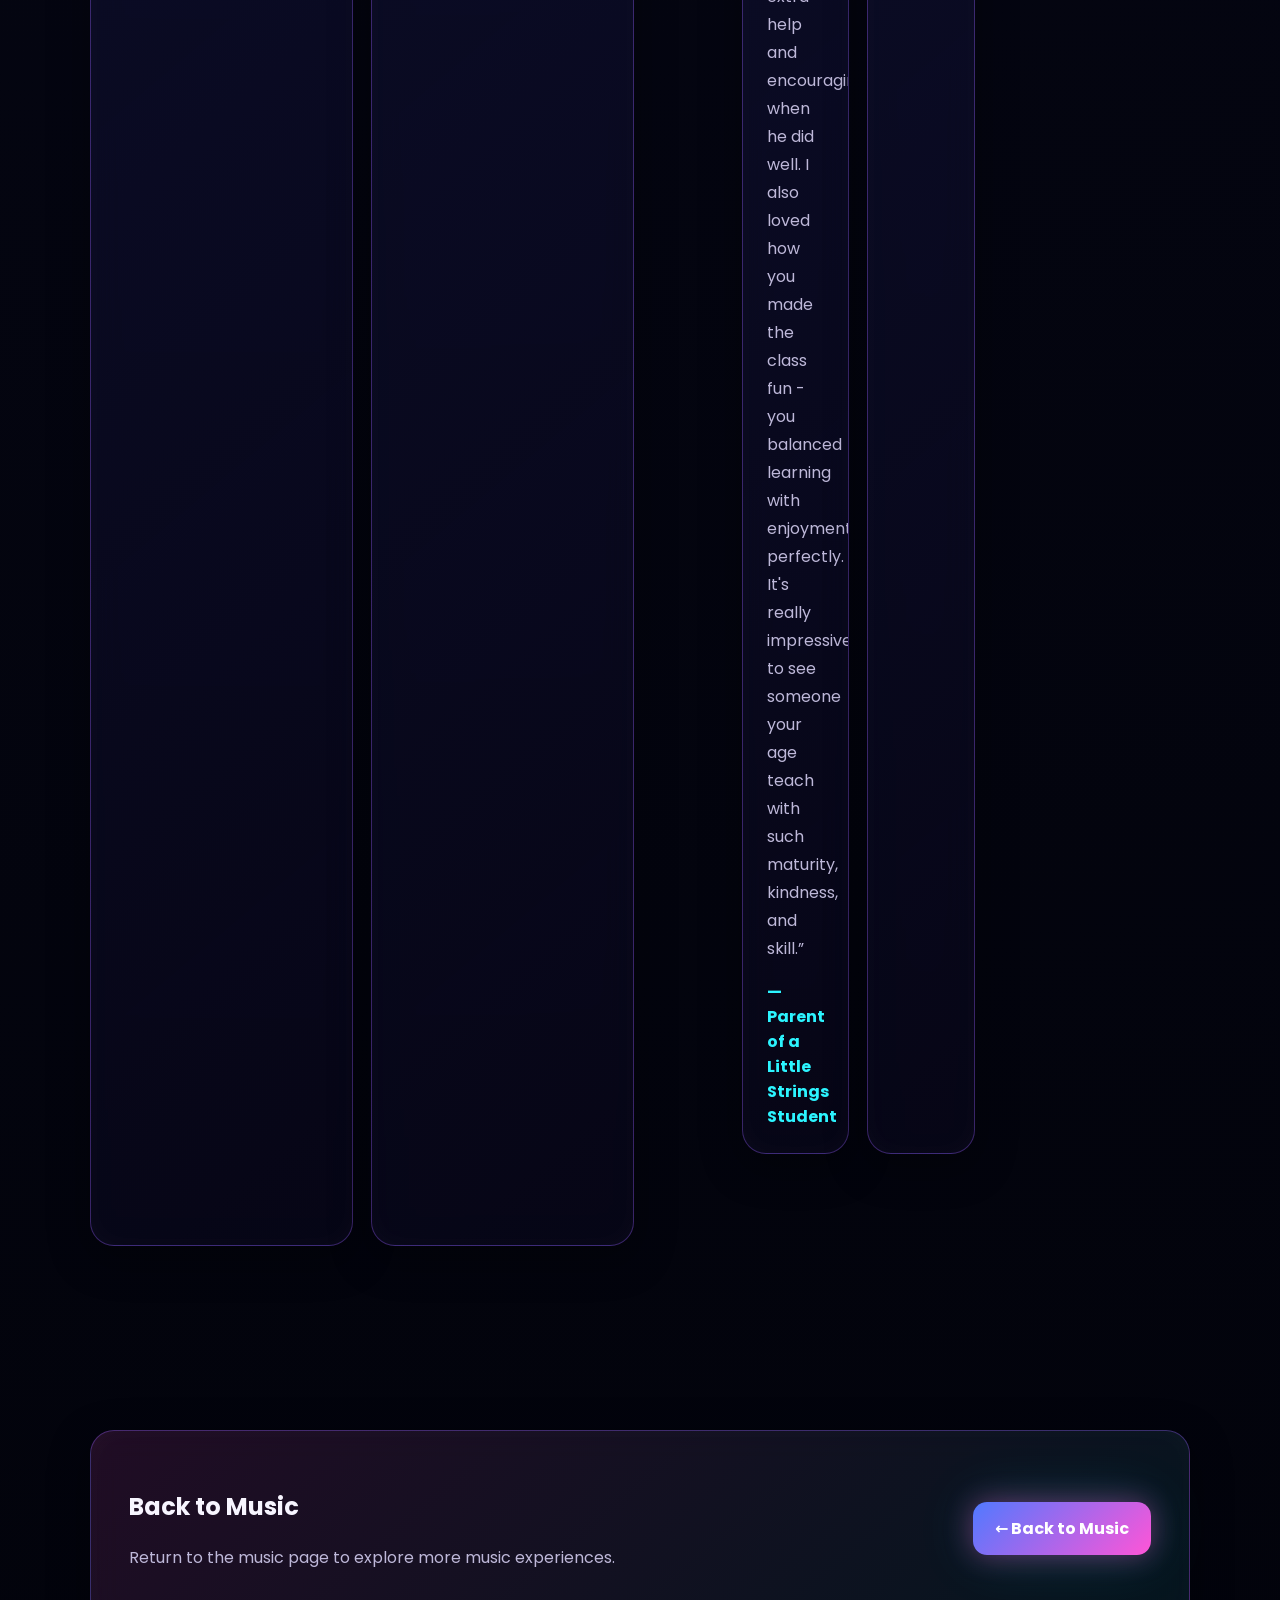
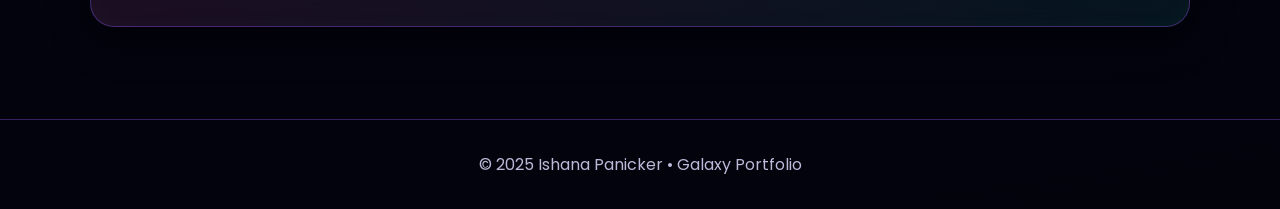
==== commit 5b985824: "Add parent testimonials section to little-strings.html Added a section for parent testimonials with " ====
--- a/little-strings.html
+++ b/little-strings.html
@@ -119,7 +119,47 @@
            alt="Little Strings Summer Camp">
       <h3>A student playing the violin at camp</h3>
     </div>
+<section class="section">
+  <h2 class="section-title reveal">Parent Testimonials</h2>
 
+  <div class="project-grid">
+
+    <div class="project-card reveal">
+
+      <div class="review-stars">
+        ⭐⭐⭐⭐⭐
+      </div>
+
+      <p>
+        "I want to share how much I appreciated your violin class. It was
+clear that you put a lot of thought and effort into organizing your
+lesson. You explained each step so clearly, and the way you broke
+things down made it easy for my kid to understand and follow
+along. You were patient when he needed extra help and
+encouraging when he did well. I also loved how you made the class
+fun - you balanced learning with enjoyment perfectly. It's really
+impressive to see someone your age teach with such maturity,
+kindness, and skill.”
+      </p>
+
+      <span>— Parent of a Little Strings Student</span>
+
+    </div>
+
+    <div class="project-card reveal">
+
+      <div class="review-stars">
+        ⭐⭐⭐⭐⭐
+      </div>
+
+      <p>
+        "More reviews coming soon!"
+      </p>
+
+    </div>
+
+  </div>
+</section>
   </div>
 </section>
 
--- a/assets/css/galaxy.css
+++ b/assets/css/galaxy.css
@@ -4,3 +4,15 @@
     color: inherit;
     display: block;
 }
+.project-card img{
+    width:100%;
+    max-height:420px;
+    object-fit:contain;
+    border-radius:18px;
+    display:block;
+    background:rgba(3,4,17,.6);
+}
+
+.project-card{
+    overflow:hidden;
+}
